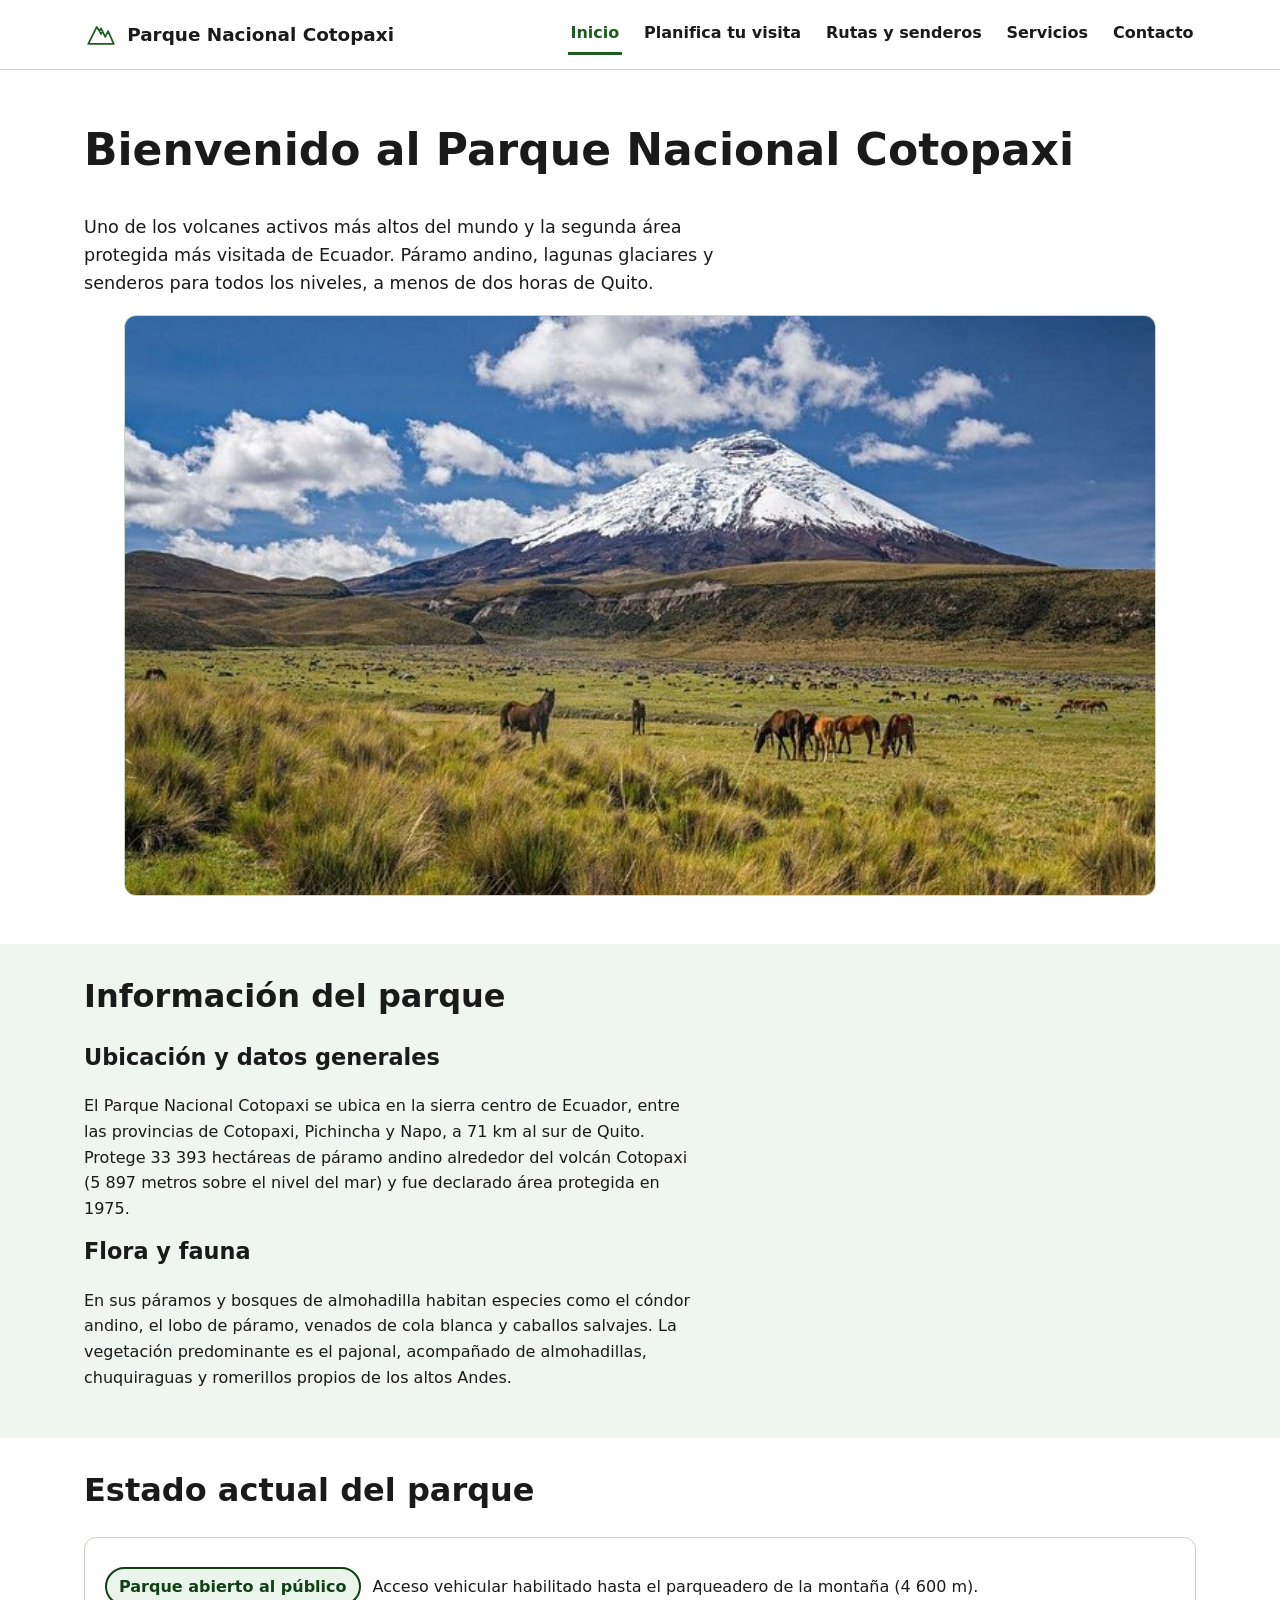
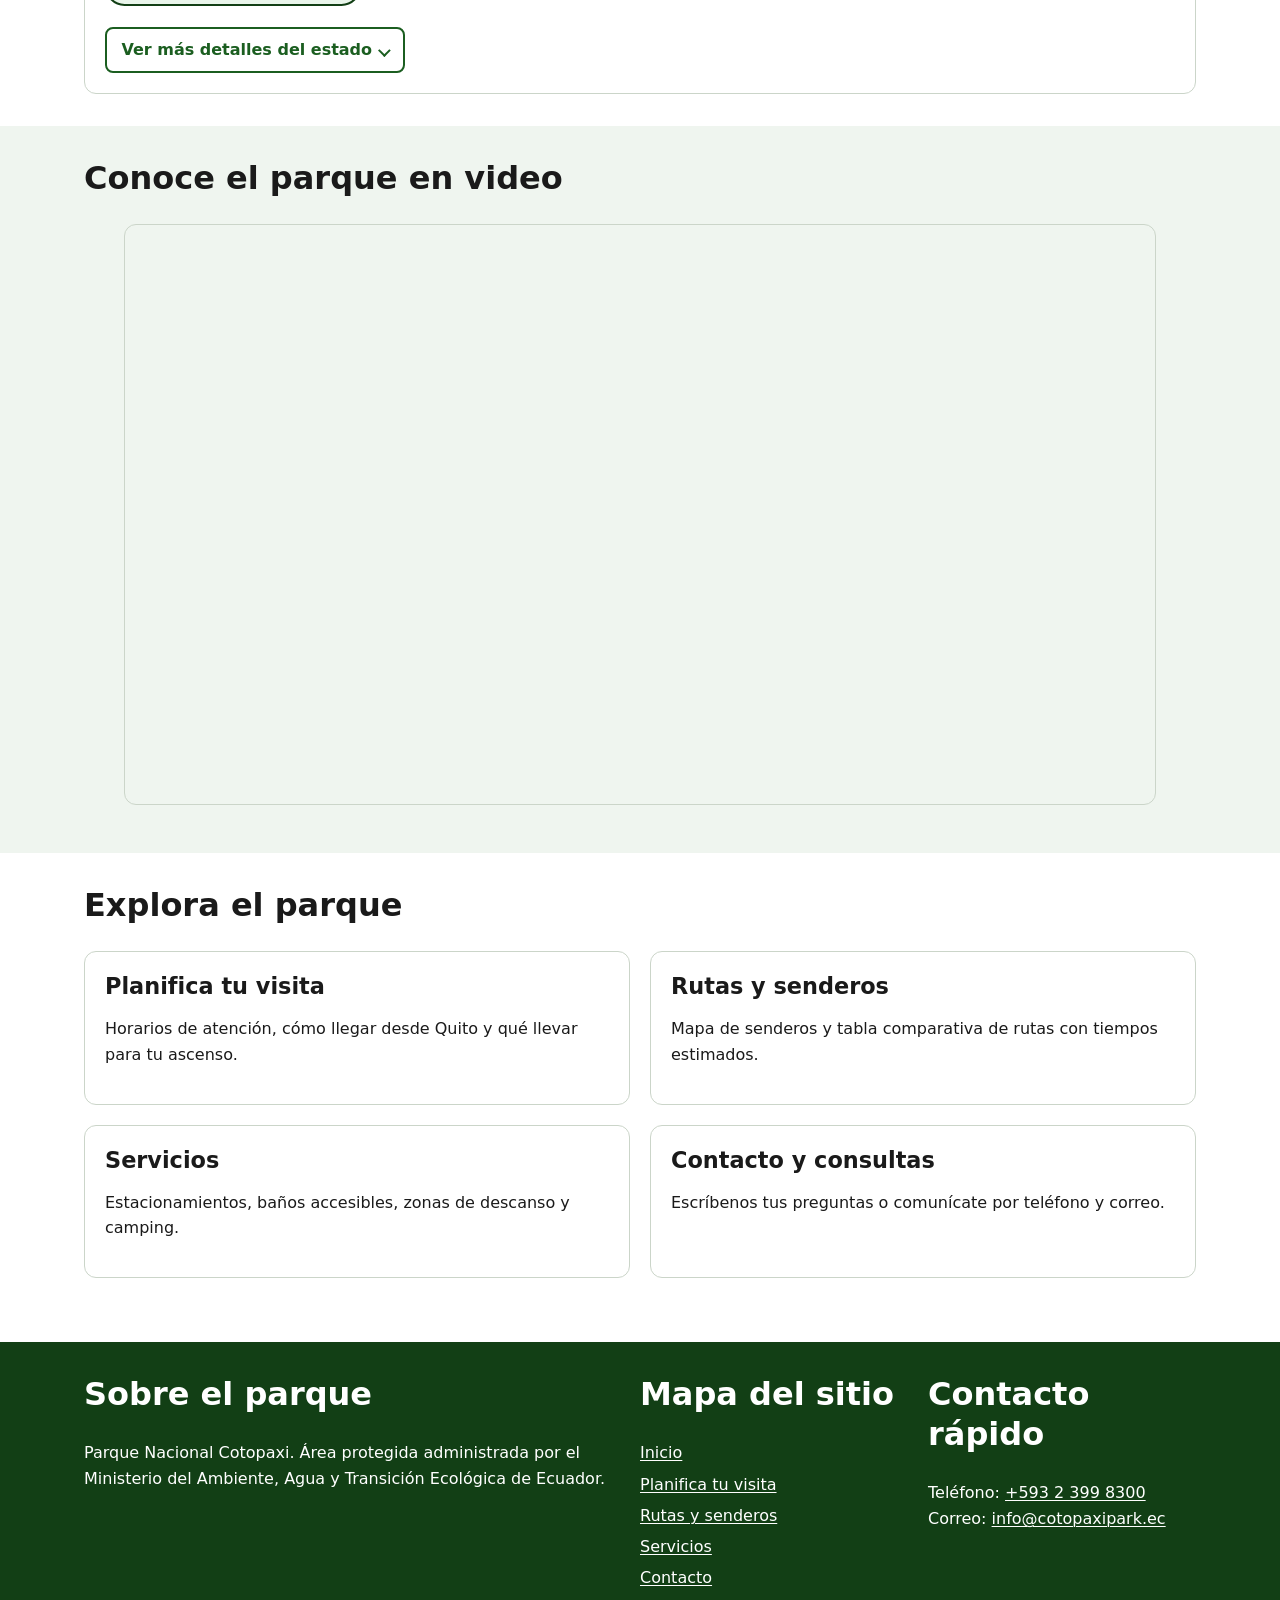
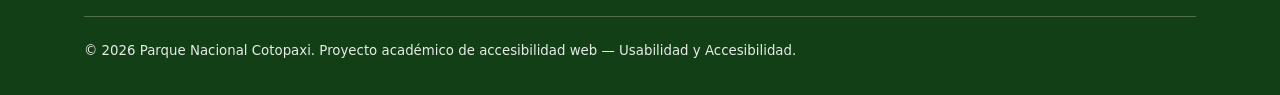
==== index.html @ 21381b86 "fin" ====
<!DOCTYPE html>
<html lang="es">
<head>
  <meta charset="UTF-8">
  <meta name="viewport" content="width=device-width, initial-scale=1">
  <title>Inicio | Parque Nacional Cotopaxi</title>
  <meta name="description" content="Sitio oficial informativo del Parque Nacional Cotopaxi: presentación, estado del parque, planificación de la visita, rutas, servicios y contacto.">
  <link rel="stylesheet" href="css/base.css">
  <link rel="stylesheet" href="css/layout.css">
  <link rel="stylesheet" href="css/components.css">
</head>
<body>
  <a class="salto-enlace" href="#contenido-principal">Saltar al contenido principal</a>

  <header class="cabecera">
    <div class="envoltura cabecera__contenedor">
      <a class="logo" href="index.html">
        <img class="logo__icono" src="img/iconos/logo-volcan.svg" alt="Icono de un volcán" width="48" height="48">
        Parque Nacional Cotopaxi
      </a>

      <button type="button" class="menu-toggle" aria-expanded="false" aria-controls="menu-principal">
        <span class="menu-toggle__icono menu-toggle__icono--abrir" aria-hidden="true">
          <svg viewBox="0 0 24 24" focusable="false"><path d="M3 6h18M3 12h18M3 18h18" stroke="currentColor" stroke-width="2" stroke-linecap="round"/></svg>
        </span>
        <span class="menu-toggle__icono menu-toggle__icono--cerrar" aria-hidden="true">
          <svg viewBox="0 0 24 24" focusable="false"><path d="M5 5l14 14M19 5 5 19" stroke="currentColor" stroke-width="2" stroke-linecap="round"/></svg>
        </span>
        Menú
      </button>

      <nav class="nav-principal" id="menu-principal">
        <ul class="nav-principal__lista">
          <li><a class="nav-principal__enlace" href="index.html" aria-current="page">Inicio</a></li>
          <li><a class="nav-principal__enlace" href="planifica.html">Planifica tu visita</a></li>
          <li><a class="nav-principal__enlace" href="rutas.html">Rutas y senderos</a></li>
          <li><a class="nav-principal__enlace" href="servicios.html">Servicios</a></li>
          <li><a class="nav-principal__enlace" href="contacto.html">Contacto</a></li>
        </ul>
      </nav>
    </div>
  </header>

  <main id="contenido-principal" class="contenido-principal" tabindex="-1">

    <section class="hero envoltura">
      <h1 class="hero__titulo">Bienvenido al Parque Nacional Cotopaxi</h1>
      <p class="hero__intro">
        Uno de los volcanes activos más altos del mundo y la segunda área protegida más
        visitada de Ecuador. Páramo andino, lagunas glaciares y senderos para todos los niveles,
        a menos de dos horas de Quito.
      </p>
      <figure class="hero__imagen-marco">
        <img
          src="img/fotos/vista-panoramica.jpeg"
          alt="Vista panorámica del volcán Cotopaxi nevado, con el páramo andino y vegetación de pajonal en primer plano"
          width="1200" height="675">
      </figure>
    </section>

    <section class="seccion-superficie">
      <div class="envoltura">
        <h2>Información del parque</h2>

        <h3>Ubicación y datos generales</h3>
        <p>
          El Parque Nacional Cotopaxi se ubica en la sierra centro de Ecuador, entre las
          provincias de Cotopaxi, Pichincha y Napo, a 71&nbsp;km al sur de Quito. Protege
          33&nbsp;393 hectáreas de páramo andino alrededor del volcán Cotopaxi (5&nbsp;897
          metros sobre el nivel del mar) y fue declarado área protegida en 1975.
        </p>

        <h3>Flora y fauna</h3>
        <p>
          En sus páramos y bosques de almohadilla habitan especies como el cóndor andino,
          el lobo de páramo, venados de cola blanca y caballos salvajes. La vegetación
          predominante es el pajonal, acompañado de almohadillas, chuquiraguas y romerillos
          propios de los altos Andes.
        </p>
      </div>
    </section>

    <section class="envoltura">
      <h2>Estado actual del parque</h2>

      <div class="estado-parque">
        <div class="estado-parque__resumen">
          <span class="insignia insignia--abierto">Parque abierto al público</span>
          <p>Acceso vehicular habilitado hasta el parqueadero de la montaña (4&nbsp;600&nbsp;m).</p>
        </div>

        <button
          type="button"
          class="boton-mostrar-mas"
          data-accion="alternar-estado"
          aria-expanded="false"
          aria-controls="detalle-estado">
          Ver más detalles del estado
        </button>

        <div id="detalle-estado" class="estado-parque__detalle" hidden>
          <h3>Condiciones actuales</h3>
          <ul>
            <li><strong>Clima en la zona alta:</strong> despejado en la mañana, nublado por la tarde.</li>
            <li><strong>Alertas vigentes:</strong> ninguna alerta volcánica activa según el monitoreo oficial.</li>
            <li><strong>Última actualización:</strong> 24 de junio de 2026, 08:00.</li>
          </ul>
          <p>
            Antes de tu visita confirma el estado en los canales oficiales del Ministerio
            del Ambiente, Agua y Transición Ecológica, ya que las condiciones del páramo
            cambian rápidamente.
          </p>
        </div>
      </div>
    </section>

    <section class="seccion-superficie">
      <div class="envoltura">
        <h2>Conoce el parque en video</h2>
        <figure>
          <div class="video-envoltura">
            <iframe
              src="https://www.youtube.com/embed/QUabYUzliYI"
              title="Video: Parque Nacional Cotopaxi (Ecuador)"
              loading="lazy"
              allowfullscreen></iframe>
          </div>
        </figure>
      </div>
    </section>

    <section class="envoltura">
      <h2>Explora el parque</h2>
      <div class="cuadricula cuadricula--2">
        <a class="tarjeta-enlace" href="planifica.html">
          <article class="tarjeta">
            <h3 class="tarjeta__titulo">Planifica tu visita</h3>
            <p>Horarios de atención, cómo llegar desde Quito y qué llevar para tu ascenso.</p>
          </article>
        </a>
        <a class="tarjeta-enlace" href="rutas.html">
          <article class="tarjeta">
            <h3 class="tarjeta__titulo">Rutas y senderos</h3>
            <p>Mapa de senderos y tabla comparativa de rutas con tiempos estimados.</p>
          </article>
        </a>
        <a class="tarjeta-enlace" href="servicios.html">
          <article class="tarjeta">
            <h3 class="tarjeta__titulo">Servicios</h3>
            <p>Estacionamientos, baños accesibles, zonas de descanso y camping.</p>
          </article>
        </a>
        <a class="tarjeta-enlace" href="contacto.html">
          <article class="tarjeta">
            <h3 class="tarjeta__titulo">Contacto y consultas</h3>
            <p>Escríbenos tus preguntas o comunícate por teléfono y correo.</p>
          </article>
        </a>
      </div>
    </section>

  </main>

  <footer class="pie-pagina">
    <div class="envoltura pie-pagina__columnas">
      <div>
        <h2>Sobre el parque</h2>
        <p>
          Parque Nacional Cotopaxi. Área protegida administrada por el Ministerio del
          Ambiente, Agua y Transición Ecológica de Ecuador.
        </p>
      </div>
      <nav aria-label="Mapa del sitio">
        <h2>Mapa del sitio</h2>
        <ul class="pie-pagina__lista">
          <li><a href="index.html">Inicio</a></li>
          <li><a href="planifica.html">Planifica tu visita</a></li>
          <li><a href="rutas.html">Rutas y senderos</a></li>
          <li><a href="servicios.html">Servicios</a></li>
          <li><a href="contacto.html">Contacto</a></li>
        </ul>
      </nav>
      <div>
        <h2>Contacto rápido</h2>
        <address class="pie-pagina__lista">
          Teléfono: <a href="tel:+593239998300">+593 2 399 8300</a><br>
          Correo: <a href="mailto:info@cotopaxipark.ec">info@cotopaxipark.ec</a>
        </address>
      </div>
    </div>
    <div class="envoltura">
      <hr>
      <small>© 2026 Parque Nacional Cotopaxi. Proyecto académico de accesibilidad web — Usabilidad y Accesibilidad.</small>
    </div>
  </footer>

  <script src="js/nav.js" defer></script>
  <script src="js/inicio.js" defer></script>
</body>
</html>
---- css/base.css ----
/* =============================================================
   BASE.CSS
   Reset minimo, variables de diseno y estilos tipograficos.
   Paleta verificada manualmente con la formula de luminancia
   relativa de WCAG 2.2 (ver docs/wcag-checklist.md):
     - Texto #1A1A1A sobre blanco        -> 17.84:1 (AAA)
     - Verde principal #1B5E20 s/ blanco -> 7.87:1  (AAA)
     - Blanco sobre verde principal      -> 7.87:1  (AAA)
     - Rojo error #B3261E sobre blanco   -> 6.54:1  (AA)
     - Gris texto secundario #4B5563     -> 7.56:1  (AAA)
   ============================================================= */

:root {
  /* Colores */
  --color-bg: #ffffff;
  --color-surface: #eff5ef;
  --color-surface-borde: #cbd5c9;
  --color-texto: #1a1a1a;
  --color-texto-secundario: #4b5563;
  --color-primario: #1b5e20;
  --color-primario-oscuro: #123f15;
  --color-sobre-primario: #ffffff;
  --color-error: #b3261e;
  --color-error-fondo: #fdecea;
  --color-exito: #1b5e20;
  --color-exito-fondo: #e9f5ea;
  --color-foco-interior: #1a1a1a;
  --color-foco-exterior: #ffd500;

  /* Tipografia */
  --fuente-base: "Segoe UI", system-ui, -apple-system, "Helvetica Neue", Arial, sans-serif;
  --tamano-base: 1rem;
  --interlineado-base: 1.6;

  /* Espaciado */
  --espacio-xs: 0.5rem;
  --espacio-sm: 0.75rem;
  --espacio-md: 1.25rem;
  --espacio-lg: 2rem;
  --espacio-xl: 3.5rem;

  /* Layout */
  --ancho-contenido: 72rem;
  --radio-borde: 0.75rem;
}

*,
*::before,
*::after {
  box-sizing: border-box;
}

html {
  font-size: 100%;
  scroll-behavior: smooth;
}

@media (prefers-reduced-motion: reduce) {
  html {
    scroll-behavior: auto;
  }
  *,
  *::before,
  *::after {
    animation-duration: 0.001ms !important;
    animation-iteration-count: 1 !important;
    transition-duration: 0.001ms !important;
    transition-delay: 0s !important;
    scroll-behavior: auto !important;
  }
}

body {
  margin: 0;
  background-color: var(--color-bg);
  color: var(--color-texto);
  font-family: var(--fuente-base);
  font-size: var(--tamano-base);
  line-height: var(--interlineado-base);
  text-rendering: optimizeLegibility;
}

img {
  max-width: 100%;
  display: block;
}

svg {
  display: block;
}

table {
  max-width: 100%;
}

h1,
h2,
h3,
h4 {
  line-height: 1.25;
  color: var(--color-texto);
  margin-top: 0;
}

h1 {
  font-size: clamp(1.9rem, 1.4rem + 1.8vw, 2.75rem);
}

h2 {
  font-size: clamp(1.5rem, 1.2rem + 1.1vw, 2rem);
}

h3 {
  font-size: clamp(1.2rem, 1.05rem + 0.6vw, 1.4rem);
}

/* En celular reducimos un poco el texto base y los titulos para que
   no se vean sobredimensionados en pantallas angostas. Se usan
   unidades relativas (%, rem, clamp) para no interferir con el zoom
   del navegador: a 400% de zoom el contenido debe seguir reflotando
   sin scroll horizontal (WCAG 1.4.10). */
@media (max-width: 30rem) {
  html {
    font-size: 93.75%;
  }

  h1 {
    font-size: clamp(1.6rem, 1.3rem + 2vw, 2.1rem);
  }

  h2 {
    font-size: clamp(1.3rem, 1.1rem + 1.2vw, 1.6rem);
  }

  h3 {
    font-size: clamp(1.1rem, 1rem + 0.6vw, 1.25rem);
  }
}

p {
  max-width: 38em;
}

a {
  color: var(--color-primario);
  text-decoration: underline;
  text-decoration-thickness: 0.08em;
  text-underline-offset: 0.15em;
}

a:hover {
  color: var(--color-primario-oscuro);
}

ul,
ol {
  padding-left: 1.3rem;
}

/* Foco visible en TODA la pagina: doble contorno (oscuro + dorado)
   para que se note tanto en fondos claros como oscuros. */
:focus-visible {
  outline: 3px solid var(--color-foco-interior);
  outline-offset: 2px;
  box-shadow: 0 0 0 5px var(--color-foco-exterior);
  border-radius: 2px;
}

/* Enlace para saltar al contenido principal (requisito 6.1) */
.salto-enlace {
  position: absolute;
  left: 1rem;
  top: -3.5rem;
  z-index: 100;
  background-color: var(--color-primario);
  color: var(--color-sobre-primario);
  padding: 0.65rem 1.1rem;
  border-radius: 0 0 0.5rem 0.5rem;
  font-weight: 600;
  text-decoration: none;
  transition: top 0.2s ease;
}

.salto-enlace:focus-visible {
  top: 0;
}

.envoltura {
  width: 100%;
  max-width: var(--ancho-contenido);
  margin-inline: auto;
  padding-inline: var(--espacio-md);
}

.visualmente-oculto {
  position: absolute;
  width: 1px;
  height: 1px;
  overflow: hidden;
  clip: rect(0 0 0 0);
  white-space: nowrap;
}

.boton {
  display: inline-flex;
  align-items: center;
  justify-content: center;
  gap: 0.5rem;
  font: inherit;
  font-weight: 600;
  padding: 0.7rem 1.3rem;
  border-radius: 0.5rem;
  border: 2px solid var(--color-primario);
  background-color: var(--color-primario);
  color: var(--color-sobre-primario);
  cursor: pointer;
  text-decoration: none;
  line-height: 1.2;
}

.boton:hover {
  background-color: var(--color-primario-oscuro);
  border-color: var(--color-primario-oscuro);
}

.boton-secundario {
  background-color: transparent;
  color: var(--color-primario);
}

.boton-secundario:hover {
  background-color: var(--color-surface);
  color: var(--color-primario-oscuro);
}
---- css/layout.css ----
/* =============================================================
   LAYOUT.CSS
   Encabezado, navegacion, pie de pagina y estructura responsive.
   ============================================================= */

.cabecera {
  border-bottom: 1px solid var(--color-surface-borde);
  background-color: var(--color-bg);
  position: sticky;
  top: 0;
  z-index: 50;
}

.cabecera__contenedor {
  display: flex;
  align-items: center;
  justify-content: space-between;
  gap: var(--espacio-md);
  padding-block: 0.85rem;
}

.logo {
  display: inline-flex;
  align-items: center;
  gap: 0.6rem;
  font-size: 1.15rem;
  font-weight: 700;
  color: var(--color-texto);
  text-decoration: none;
}

.logo:hover {
  color: var(--color-primario);
}

.logo__icono {
  width: 2.1rem;
  height: 2.1rem;
}

/* Cabecera compacta en celular: logo y espaciado mas pequenos para
   dejar mas alto util a la pantalla. */
@media (max-width: 30rem) {
  .cabecera__contenedor {
    padding-block: 0.55rem;
    gap: 0.6rem;
  }

  .logo {
    font-size: 0.95rem;
    gap: 0.4rem;
  }

  .logo__icono {
    width: 1.6rem;
    height: 1.6rem;
  }
}

/* Boton hamburguesa: solo visible en pantallas pequenas.
   Progresivo: si JS no carga, el menu principal permanece visible
   (ver regla .nav-principal mas abajo y js/nav.js). */
.menu-toggle {
  display: none;
  align-items: center;
  gap: 0.5rem;
  background: transparent;
  border: 2px solid var(--color-primario);
  color: var(--color-primario);
  border-radius: 0.5rem;
  padding: 0.5rem 0.8rem;
  font: inherit;
  font-weight: 600;
  cursor: pointer;
  transition: background-color 0.15s ease;
}

.menu-toggle:hover {
  background-color: var(--color-surface);
}

.menu-toggle__icono {
  width: 1.4rem;
  height: 1.4rem;
}

.menu-toggle__icono svg {
  width: 100%;
  height: 100%;
}

/* El icono cambia de "hamburguesa" a "cerrar" segun aria-expanded,
   que js/nav.js ya actualiza al abrir/cerrar el menu: no hace falta
   JS adicional para animar el icono. */
.menu-toggle__icono--cerrar {
  display: none;
}

.menu-toggle[aria-expanded="true"] .menu-toggle__icono--abrir {
  display: none;
}

.menu-toggle[aria-expanded="true"] .menu-toggle__icono--cerrar {
  display: block;
}

.nav-principal__lista {
  display: flex;
  flex-wrap: wrap;
  gap: var(--espacio-md);
  list-style: none;
  margin: 0;
  padding: 0;
}

.nav-principal__enlace {
  display: inline-block;
  padding: 0.4rem 0.15rem;
  color: var(--color-texto);
  text-decoration: none;
  font-weight: 600;
  border-bottom: 3px solid transparent;
}

.nav-principal__enlace:hover {
  color: var(--color-primario);
}

/* La pagina activa se marca con borde + texto en negrita y ademas
   con aria-current="page" en el HTML: nunca solo con color. */
.nav-principal__enlace[aria-current="page"] {
  border-bottom-color: var(--color-primario);
  color: var(--color-primario);
}

/* En escritorio el menu siempre esta visible y el boton oculto */
@media (min-width: 64rem) {
  .menu-toggle {
    display: none !important;
  }

  .nav-principal {
    display: block !important;
  }
}

/* En movil: solo colapsamos el menu cuando JS confirmo que puede
   controlar el boton (clase js-listo en <html>). Sin JS, el menu
   permanece abierto y usable con teclado.
   El panel desplegable se anima con opacidad + traslacion en vez de
   con "display" (que no se puede animar), y queda flotando debajo de
   la cabecera (que es position:sticky, por lo que sirve de bloque
   contenedor para el position:absolute del panel). */
@media (max-width: 63.9375rem) {
  .menu-toggle {
    display: inline-flex;
  }

  html.js-listo .nav-principal {
    position: absolute;
    left: 0;
    right: 0;
    top: 100%;
    background-color: var(--color-bg);
    border-bottom: 1px solid var(--color-surface-borde);
    box-shadow: 0 1rem 1.5rem rgba(0, 0, 0, 0.18);
    max-height: 0;
    opacity: 0;
    overflow: hidden;
    visibility: hidden;
    transform: translateY(-0.4rem);
    transition: max-height 0.25s ease, opacity 0.2s ease, transform 0.2s ease,
      visibility 0s linear 0.25s;
    pointer-events: none;
  }

  /* visibility:hidden (con retardo al cerrar) saca los enlaces del
     orden de tabulacion y de la lista de lectores de pantalla
     mientras el panel esta cerrado; "overflow:hidden" por si solo no
     lo hace, asi que no basta con max-height/opacity. */
  html.js-listo .nav-principal.menu-abierto {
    max-height: 24rem;
    opacity: 1;
    visibility: visible;
    transform: translateY(0);
    transition: max-height 0.25s ease, opacity 0.2s ease, transform 0.2s ease,
      visibility 0s linear 0s;
    pointer-events: auto;
  }

  .nav-principal__lista {
    flex-direction: column;
    gap: 0.2rem;
    padding: var(--espacio-sm) var(--espacio-md);
  }

  .nav-principal__enlace {
    display: block;
    padding: 0.75rem 0.85rem;
    border-radius: 0.5rem;
    border-bottom: none;
  }

  .nav-principal__enlace:hover,
  .nav-principal__enlace:focus-visible {
    background-color: var(--color-surface);
  }

  .nav-principal__enlace[aria-current="page"] {
    background-color: var(--color-surface);
    border-bottom: none;
    border-left: 4px solid var(--color-primario);
    padding-left: calc(0.85rem - 4px);
  }
}

.contenido-principal {
  display: block;
}

.contenido-principal:focus-visible {
  outline: none;
  box-shadow: none;
}

section {
  padding-block: var(--espacio-lg);
}

@media (max-width: 30rem) {
  section {
    padding-block: var(--espacio-md);
  }
}

.seccion-superficie {
  background-color: var(--color-surface);
}

.pie-pagina {
  background-color: var(--color-primario-oscuro);
  color: var(--color-sobre-primario);
  padding-block: var(--espacio-lg);
  margin-top: var(--espacio-lg);
}

.pie-pagina a,
.pie-pagina h2 {
  color: var(--color-sobre-primario);
}

.pie-pagina__columnas {
  display: grid;
  gap: var(--espacio-md);
  grid-template-columns: 1fr;
}

@media (min-width: 48rem) {
  .pie-pagina__columnas {
    grid-template-columns: 2fr 1fr 1fr;
  }
}

.pie-pagina__lista {
  list-style: none;
  padding: 0;
  margin: 0;
}

.pie-pagina__lista li {
  margin-bottom: 0.35rem;
}

.pie-pagina hr {
  border: none;
  border-top: 1px solid rgba(255, 255, 255, 0.25);
  margin-block: var(--espacio-md);
}

.pie-pagina small {
  opacity: 0.9;
}

/* Cuadricula generica reutilizable */
.cuadricula {
  display: grid;
  gap: var(--espacio-md);
  grid-template-columns: 1fr;
}

/* Por defecto los items de un grid no se encogen mas alla del ancho
   minimo de su contenido ("blowout" de CSS Grid): si una columna
   contiene una tabla con min-width, esa columna empuja el ancho de
   toda la cuadricula y provoca scroll horizontal en la pagina. Con
   min-width:0 el item puede encogerse y es la tabla la que scrollea
   (ver .tabla-envoltura), no la pagina completa. */
.cuadricula > * {
  min-width: 0;
}

@media (min-width: 40rem) {
  .cuadricula--2 {
    grid-template-columns: repeat(2, 1fr);
  }
}

@media (min-width: 56rem) {
  .cuadricula--3 {
    grid-template-columns: repeat(3, 1fr);
  }
}
---- css/components.css ----
/* =============================================================
   COMPONENTS.CSS
   Tarjetas, formularios, tablas, modal, acordeon, filtros, etc.
   ============================================================= */

/* ---------- Hero ---------- */
.hero {
  padding-block: var(--espacio-lg);
}

.hero__imagen-marco {
  border-radius: var(--radio-borde);
  overflow: hidden;
  border: 1px solid var(--color-surface-borde);
  background-color: var(--color-surface);
}

.hero__imagen-marco img {
  width: 100%;
  height: auto;
  aspect-ratio: 16 / 9;
  object-fit: cover;
}

.hero__imagen-marco--vertical img {
  aspect-ratio: 2 / 3;
}

.hero__titulo {
  margin-top: var(--espacio-md);
}

.hero__intro {
  font-size: 1.1rem;
}

/* ---------- Tarjetas ---------- */
.tarjeta {
  background-color: var(--color-bg);
  border: 1px solid var(--color-surface-borde);
  border-radius: var(--radio-borde);
  padding: var(--espacio-md);
  height: 100%;
}

.tarjeta__icono {
  width: 3rem;
  height: 3rem;
  margin-bottom: var(--espacio-sm);
}

.tarjeta__titulo {
  margin-bottom: 0.4rem;
}

.tarjeta-enlace {
  text-decoration: none;
  color: inherit;
  display: block;
}

.tarjeta-enlace:hover .tarjeta {
  border-color: var(--color-primario);
}

.tarjeta-enlace:hover .tarjeta__titulo {
  color: var(--color-primario);
  text-decoration: underline;
}

/* ---------- Estado del parque (mostrar/ocultar) ---------- */
.estado-parque {
  border: 1px solid var(--color-surface-borde);
  border-radius: var(--radio-borde);
  padding: var(--espacio-md);
  background-color: var(--color-bg);
}

.estado-parque__resumen {
  display: flex;
  flex-wrap: wrap;
  align-items: center;
  gap: var(--espacio-sm);
  margin-bottom: var(--espacio-sm);
}

.insignia {
  display: inline-flex;
  align-items: center;
  gap: 0.4rem;
  font-weight: 700;
  padding: 0.3rem 0.75rem;
  border-radius: 2rem;
  border: 2px solid currentColor;
}

.insignia--abierto {
  color: var(--color-primario-oscuro);
  background-color: var(--color-exito-fondo);
}

.insignia--alerta {
  color: var(--color-error);
  background-color: var(--color-error-fondo);
}

.boton-mostrar-mas {
  background: transparent;
  border: 2px solid var(--color-primario);
  color: var(--color-primario);
  border-radius: 0.5rem;
  padding: 0.5rem 0.9rem;
  font: inherit;
  font-weight: 600;
  cursor: pointer;
  display: inline-flex;
  align-items: center;
  gap: 0.5rem;
}

.boton-mostrar-mas:hover {
  background-color: var(--color-surface);
}

/* Flecha decorativa generada con CSS (no es una imagen: no necesita
   texto alternativo ni ARIA, los lectores de pantalla no la anuncian). */
.boton-mostrar-mas::after {
  content: "";
  width: 0.55rem;
  height: 0.55rem;
  border-right: 2px solid currentColor;
  border-bottom: 2px solid currentColor;
  transform: rotate(45deg);
  transition: transform 0.2s ease;
}

.boton-mostrar-mas[aria-expanded="true"]::after {
  transform: rotate(225deg);
}

.estado-parque__detalle[hidden] {
  display: none;
}

.estado-parque__detalle {
  margin-top: var(--espacio-sm);
  padding-top: var(--espacio-sm);
  border-top: 1px dashed var(--color-surface-borde);
}

/* ---------- Video ---------- */
.video-envoltura {
  position: relative;
  width: 100%;
  aspect-ratio: 16 / 9;
  border-radius: var(--radio-borde);
  overflow: hidden;
  border: 1px solid var(--color-surface-borde);
}

.video-envoltura iframe {
  width: 100%;
  height: 100%;
  border: 0;
}

/* ---------- Acordeon (detalles/resumen nativos) ---------- */
.acordeon-item {
  border: 1px solid var(--color-surface-borde);
  border-radius: 0.6rem;
  padding: 0.25rem var(--espacio-md);
  margin-bottom: var(--espacio-sm);
  background-color: var(--color-bg);
}

.acordeon-item summary {
  cursor: pointer;
  font-weight: 700;
  padding-block: 0.85rem;
  list-style: none;
  display: flex;
  justify-content: space-between;
  align-items: center;
  gap: var(--espacio-sm);
}

.acordeon-item summary::-webkit-details-marker {
  display: none;
}

/* Flecha decorativa por CSS, igual que en .boton-mostrar-mas */
.acordeon-item summary::after {
  content: "";
  width: 0.55rem;
  height: 0.55rem;
  flex-shrink: 0;
  border-right: 2px solid var(--color-primario);
  border-bottom: 2px solid var(--color-primario);
  transform: rotate(45deg);
  transition: transform 0.2s ease;
}

.acordeon-item[open] summary::after {
  transform: rotate(225deg);
}

.acordeon-item__contenido {
  padding-bottom: var(--espacio-sm);
}

/* ---------- Tablas accesibles ---------- */
.tabla-envoltura {
  overflow-x: auto;
  border: 1px solid var(--color-surface-borde);
  border-radius: var(--radio-borde);
}

table.tabla-accesible {
  width: 100%;
  border-collapse: collapse;
  min-width: 32rem;
}

.tabla-accesible caption {
  text-align: left;
  font-weight: 700;
  padding: var(--espacio-sm);
  background-color: var(--color-surface);
}

.tabla-accesible th,
.tabla-accesible td {
  text-align: left;
  padding: 0.75rem var(--espacio-sm);
  border-bottom: 1px solid var(--color-surface-borde);
}

.tabla-accesible thead th {
  background-color: var(--color-primario);
  color: var(--color-sobre-primario);
}

.tabla-accesible tbody tr:nth-child(even) {
  background-color: var(--color-surface);
}

.tabla-accesible tbody tr[hidden] {
  display: none;
}

/* Dificultad: icono + texto, nunca solo color */
.dificultad {
  display: inline-flex;
  align-items: center;
  gap: 0.4rem;
  font-weight: 600;
}

.dificultad--facil {
  color: var(--color-primario-oscuro);
}

.dificultad--moderada {
  color: #6b4a06;
}

.dificultad--dificil {
  color: var(--color-error);
}

/* ---------- Filtros de rutas (radios estilo chip) ---------- */
.filtro-grupo {
  border: none;
  padding: 0;
  margin: 0 0 var(--espacio-md) 0;
}

.filtro-grupo legend {
  font-weight: 700;
  padding: 0;
  margin-bottom: 0.5rem;
}

.filtro-opciones {
  display: flex;
  flex-wrap: wrap;
  gap: 0.6rem;
}

.filtro-opciones input[type="radio"] {
  position: absolute;
  opacity: 0;
  width: 1px;
  height: 1px;
}

.filtro-opciones label {
  display: inline-flex;
  align-items: center;
  gap: 0.35rem;
  padding: 0.45rem 0.9rem;
  border: 2px solid var(--color-primario);
  border-radius: 2rem;
  color: var(--color-primario);
  font-weight: 600;
  cursor: pointer;
}

.filtro-opciones input[type="radio"]:checked + label {
  background-color: var(--color-primario);
  color: var(--color-sobre-primario);
}

.filtro-opciones input[type="radio"]:focus-visible + label {
  outline: 3px solid var(--color-foco-interior);
  outline-offset: 2px;
  box-shadow: 0 0 0 5px var(--color-foco-exterior);
}

.filtro-opciones label::before {
  content: "";
  width: 0.9rem;
  height: 0.9rem;
  border-radius: 50%;
  border: 2px solid currentColor;
  display: inline-block;
}

.filtro-opciones input[type="radio"]:checked + label::before {
  background-color: var(--color-sobre-primario);
}

.campo-busqueda {
  display: flex;
  flex-direction: column;
  gap: 0.35rem;
  max-width: 24rem;
  margin-bottom: var(--espacio-md);
}

.campo-busqueda input[type="search"] {
  font: inherit;
  padding: 0.6rem 0.8rem;
  border: 2px solid var(--color-texto-secundario);
  border-radius: 0.5rem;
}

.resultado-busqueda {
  font-style: italic;
  color: var(--color-texto-secundario);
}

/* ---------- Mapa de senderos (estatico, version sin JS) ---------- */
.mapa-marco {
  border-radius: var(--radio-borde);
  overflow: hidden;
  border: 1px solid var(--color-surface-borde);
  background-color: var(--color-surface);
}

.mapa-marco img {
  width: 100%;
  height: auto;
}

.mapa-marco__leyenda {
  padding: 0.75rem 1rem 1rem;
  color: var(--color-texto-secundario);
}

/* ---------- Mapa interactivo de puntos de interes ----------
   Estructura: un contenedor con posicion relativa que sirve de
   lienzo. El SVG de fondo es puramente decorativo (no es la fuente
   de la informacion, por eso lleva aria-hidden="true" en el HTML).
   Los puntos de interes son <button> reales superpuestos con
   posicionamiento absoluto en porcentajes, de modo que escalan junto
   con la imagen y funcionan con teclado sin ningun atributo ARIA
   adicional: son botones nativos con texto accesible propio. */
.mapa-interactivo {
  position: relative;
  border-radius: var(--radio-borde);
  overflow: hidden;
  border: 1px solid var(--color-surface-borde);
  background-color: var(--color-surface);
}

.mapa-interactivo__lienzo {
  position: relative;
  width: 100%;
  aspect-ratio: 800 / 560;
}

/* Respaldo para navegadores sin soporte de aspect-ratio (Safari <15,
   navegadores muy antiguos): si la propiedad no se reconoce, se usa
   el truco clasico de padding-top en porcentaje para reservar la
   misma proporcion 800:560 sin que el lienzo colapse a 0px de alto. */
@supports not (aspect-ratio: 1 / 1) {
  .mapa-interactivo__lienzo {
    height: 0;
    padding-top: 70%;
  }
}

.mapa-interactivo__fondo {
  position: absolute;
  inset: 0;
  width: 100%;
  height: 100%;
  display: block;
}

.mapa-interactivo__lista {
  list-style: none;
  margin: 0;
  padding: 0;
}

.mapa-interactivo__punto {
  position: absolute;
  transform: translate(-50%, -100%);
  display: inline-flex;
  flex-direction: column;
  align-items: center;
  gap: 0.2rem;
  background: transparent;
  border: none;
  padding: 0;
  margin: 0;
  cursor: pointer;
  font: inherit;
  color: var(--color-primario-oscuro);
}

.mapa-interactivo__punto-icono {
  width: 2.1rem;
  height: 2.1rem;
  border-radius: 50%;
  background-color: var(--color-primario);
  color: var(--color-sobre-primario);
  display: flex;
  align-items: center;
  justify-content: center;
  border: 2px solid var(--color-sobre-primario);
  box-shadow: 0 1px 4px rgba(0, 0, 0, 0.35);
  transition: transform 0.15s ease, background-color 0.15s ease;
}

.mapa-interactivo__punto-icono svg {
  width: 1.3rem;
  height: 1.3rem;
}

.mapa-interactivo__punto-etiqueta {
  font-size: 0.8rem;
  font-weight: 700;
  padding: 0.1rem 0.5rem;
  border-radius: 0.4rem;
  background-color: var(--color-bg);
  border: 1px solid var(--color-surface-borde);
  white-space: nowrap;
  box-shadow: 0 1px 3px rgba(0, 0, 0, 0.15);
}

.mapa-interactivo__punto:hover .mapa-interactivo__punto-icono,
.mapa-interactivo__punto:focus-visible .mapa-interactivo__punto-icono {
  background-color: var(--color-primario-oscuro);
  transform: scale(1.12);
}

/* El foco visible del punto se aplica al icono circular en vez de a
   todo el boton, para que el contorno siga la forma redonda y no un
   rectangulo invisible mas grande que el dibujo. */
.mapa-interactivo__punto:focus-visible {
  outline: none;
}

.mapa-interactivo__punto:focus-visible .mapa-interactivo__punto-icono {
  outline: 3px solid var(--color-foco-interior);
  outline-offset: 2px;
  box-shadow: 0 0 0 5px var(--color-foco-exterior);
}

@media (prefers-reduced-motion: reduce) {
  .mapa-interactivo__punto-icono {
    transition: none;
  }
}

/* En pantallas muy angostas el lienzo crece en alto para que los
   marcadores y etiquetas no queden demasiado pequenos para el tacto. */
@media (max-width: 30rem) {
  .mapa-interactivo__lienzo {
    aspect-ratio: 800 / 700;
  }

  @supports not (aspect-ratio: 1 / 1) {
    .mapa-interactivo__lienzo {
      padding-top: 87.5%;
    }
  }
}

/* Lista equivalente del mapa: mismo contenido que los puntos, en
   formato de lista para quien prefiera no usar el mapa visual. */
.mapa-lista {
  list-style: none;
  margin: 0;
  padding: 0;
  display: grid;
  gap: 0.6rem;
  grid-template-columns: repeat(auto-fit, minmax(15rem, 1fr));
}

.mapa-lista__boton {
  width: 100%;
  display: flex;
  align-items: center;
  gap: 0.6rem;
  text-align: left;
  background-color: var(--color-bg);
  border: 1px solid var(--color-surface-borde);
  border-radius: 0.6rem;
  padding: 0.6rem 0.9rem;
  font: inherit;
  font-weight: 600;
  color: var(--color-texto);
  cursor: pointer;
}

.mapa-lista__boton:hover {
  border-color: var(--color-primario);
  color: var(--color-primario);
}

.mapa-lista__boton-icono {
  width: 1.6rem;
  height: 1.6rem;
  border-radius: 50%;
  background-color: var(--color-primario);
  color: var(--color-sobre-primario);
  display: inline-flex;
  align-items: center;
  justify-content: center;
  flex-shrink: 0;
}

.mapa-lista__boton-icono svg {
  width: 1rem;
  height: 1rem;
}

/* ---------- Contenido del modal de punto de interes ---------- */
.lugar-modal__categoria {
  display: inline-flex;
  align-items: center;
  gap: 0.4rem;
  font-size: 0.85rem;
  font-weight: 700;
  color: var(--color-primario-oscuro);
  background-color: var(--color-exito-fondo);
  border-radius: 2rem;
  padding: 0.2rem 0.75rem;
  margin-bottom: var(--espacio-sm);
}

.lugar-modal__datos {
  display: grid;
  gap: 0.4rem;
  margin: var(--espacio-sm) 0 0;
  padding: 0;
  list-style: none;
}

.lugar-modal__datos dt {
  font-weight: 700;
  display: inline;
}

.lugar-modal__datos dd {
  display: inline;
  margin: 0 0 0 0.3rem;
}

.lugar-modal__datos div {
  margin-bottom: 0.2rem;
}

/* ---------- Modal (dialog nativo) ---------- */
dialog.modal {
  width: min(34rem, 90vw);
  border: none;
  border-radius: var(--radio-borde);
  padding: var(--espacio-lg);
  box-shadow: 0 1.5rem 3rem rgba(0, 0, 0, 0.25);
}

@media (max-width: 30rem) {
  dialog.modal {
    width: 92vw;
    padding: var(--espacio-md);
    max-height: 85vh;
    overflow-y: auto;
  }
}

dialog.modal::backdrop {
  background-color: rgba(0, 0, 0, 0.5);
}

.modal__cabecera {
  display: flex;
  justify-content: space-between;
  align-items: flex-start;
  gap: var(--espacio-md);
  margin-bottom: var(--espacio-sm);
}

.modal__cerrar {
  background: transparent;
  border: 2px solid var(--color-texto-secundario);
  color: var(--color-texto);
  border-radius: 0.5rem;
  padding: 0.4rem 0.9rem;
  font: inherit;
  font-weight: 600;
  line-height: 1.2;
  cursor: pointer;
  flex-shrink: 0;
  white-space: nowrap;
}

.modal__cerrar:hover {
  border-color: var(--color-primario);
  color: var(--color-primario);
}

.modal__lista {
  margin: 0;
  padding-left: 1.2rem;
}

/* ---------- Formularios ---------- */
.formulario {
  background-color: var(--color-bg);
  border: 1px solid var(--color-surface-borde);
  border-radius: var(--radio-borde);
  padding: var(--espacio-lg);
}

.formulario fieldset {
  border: 1px solid var(--color-surface-borde);
  border-radius: 0.6rem;
  padding: var(--espacio-md);
  margin: 0 0 var(--espacio-md) 0;
}

.formulario legend {
  font-weight: 700;
  padding: 0 0.4rem;
}

.campo {
  margin-bottom: var(--espacio-md);
}

.campo:last-child {
  margin-bottom: 0;
}

.campo label {
  display: block;
  font-weight: 600;
  margin-bottom: 0.3rem;
}

.campo__obligatorio {
  color: var(--color-error);
}

.nota-obligatorios {
  color: var(--color-texto-secundario);
  font-size: 0.9rem;
  margin-bottom: var(--espacio-md);
}

.campo .pista {
  display: block;
  color: var(--color-texto-secundario);
  font-size: 0.9rem;
  margin-bottom: 0.4rem;
}

.campo input,
.campo select,
.campo textarea {
  width: 100%;
  font: inherit;
  padding: 0.65rem 0.8rem;
  border: 2px solid var(--color-texto-secundario);
  border-radius: 0.5rem;
  background-color: var(--color-bg);
  color: var(--color-texto);
}

.campo textarea {
  min-height: 8rem;
  resize: vertical;
}

.campo.campo--error input,
.campo.campo--error select,
.campo.campo--error textarea {
  border-color: var(--color-error);
}

.mensaje-error {
  display: flex;
  align-items: flex-start;
  gap: 0.4rem;
  color: var(--color-error);
  font-weight: 600;
  margin-top: 0.4rem;
}

.mensaje-error[hidden] {
  display: none;
}

.resumen-formulario {
  border: 2px solid var(--color-error);
  background-color: var(--color-error-fondo);
  color: var(--color-error);
  border-radius: 0.6rem;
  padding: var(--espacio-md);
  margin-bottom: var(--espacio-md);
}

.resumen-formulario[hidden] {
  display: none;
}

.resumen-formulario h2 {
  font-size: 1.05rem;
  margin-bottom: 0.4rem;
  color: var(--color-error);
}

.confirmacion-formulario {
  border: 2px solid var(--color-exito);
  background-color: var(--color-exito-fondo);
  color: var(--color-primario-oscuro);
  border-radius: 0.6rem;
  padding: var(--espacio-md);
  margin-bottom: var(--espacio-md);
}

.confirmacion-formulario[hidden] {
  display: none;
}

.formulario[data-enviado="true"] .campos-formulario {
  display: none;
}

/* ---------- Lista de iconos (que llevar / contacto) ---------- */
.lista-iconos {
  display: grid;
  gap: var(--espacio-md);
  grid-template-columns: repeat(auto-fit, minmax(8rem, 1fr));
  list-style: none;
  padding: 0;
  margin: 0;
  text-align: center;
}

.lista-iconos li {
  display: flex;
  flex-direction: column;
  align-items: center;
  gap: 0.5rem;
}

.lista-iconos img {
  width: 3rem;
  height: 3rem;
}

address {
  font-style: normal;
}
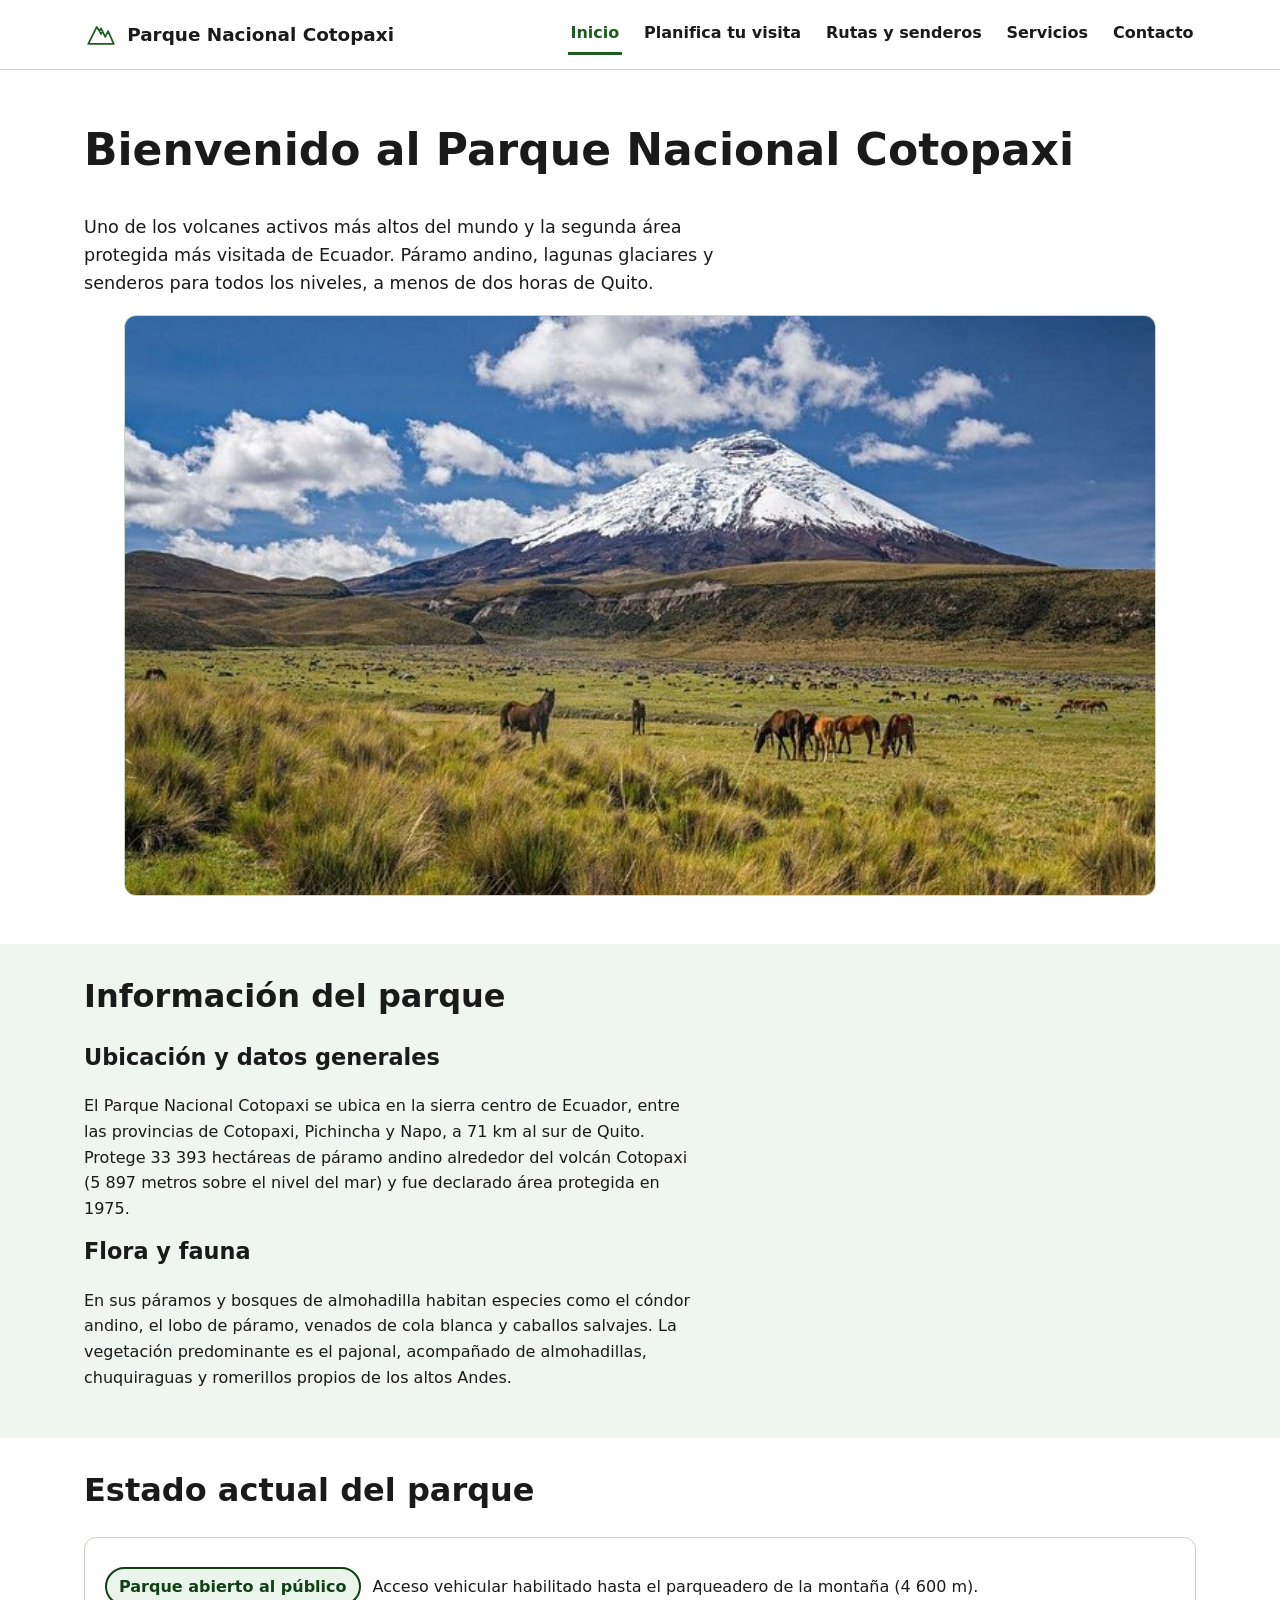
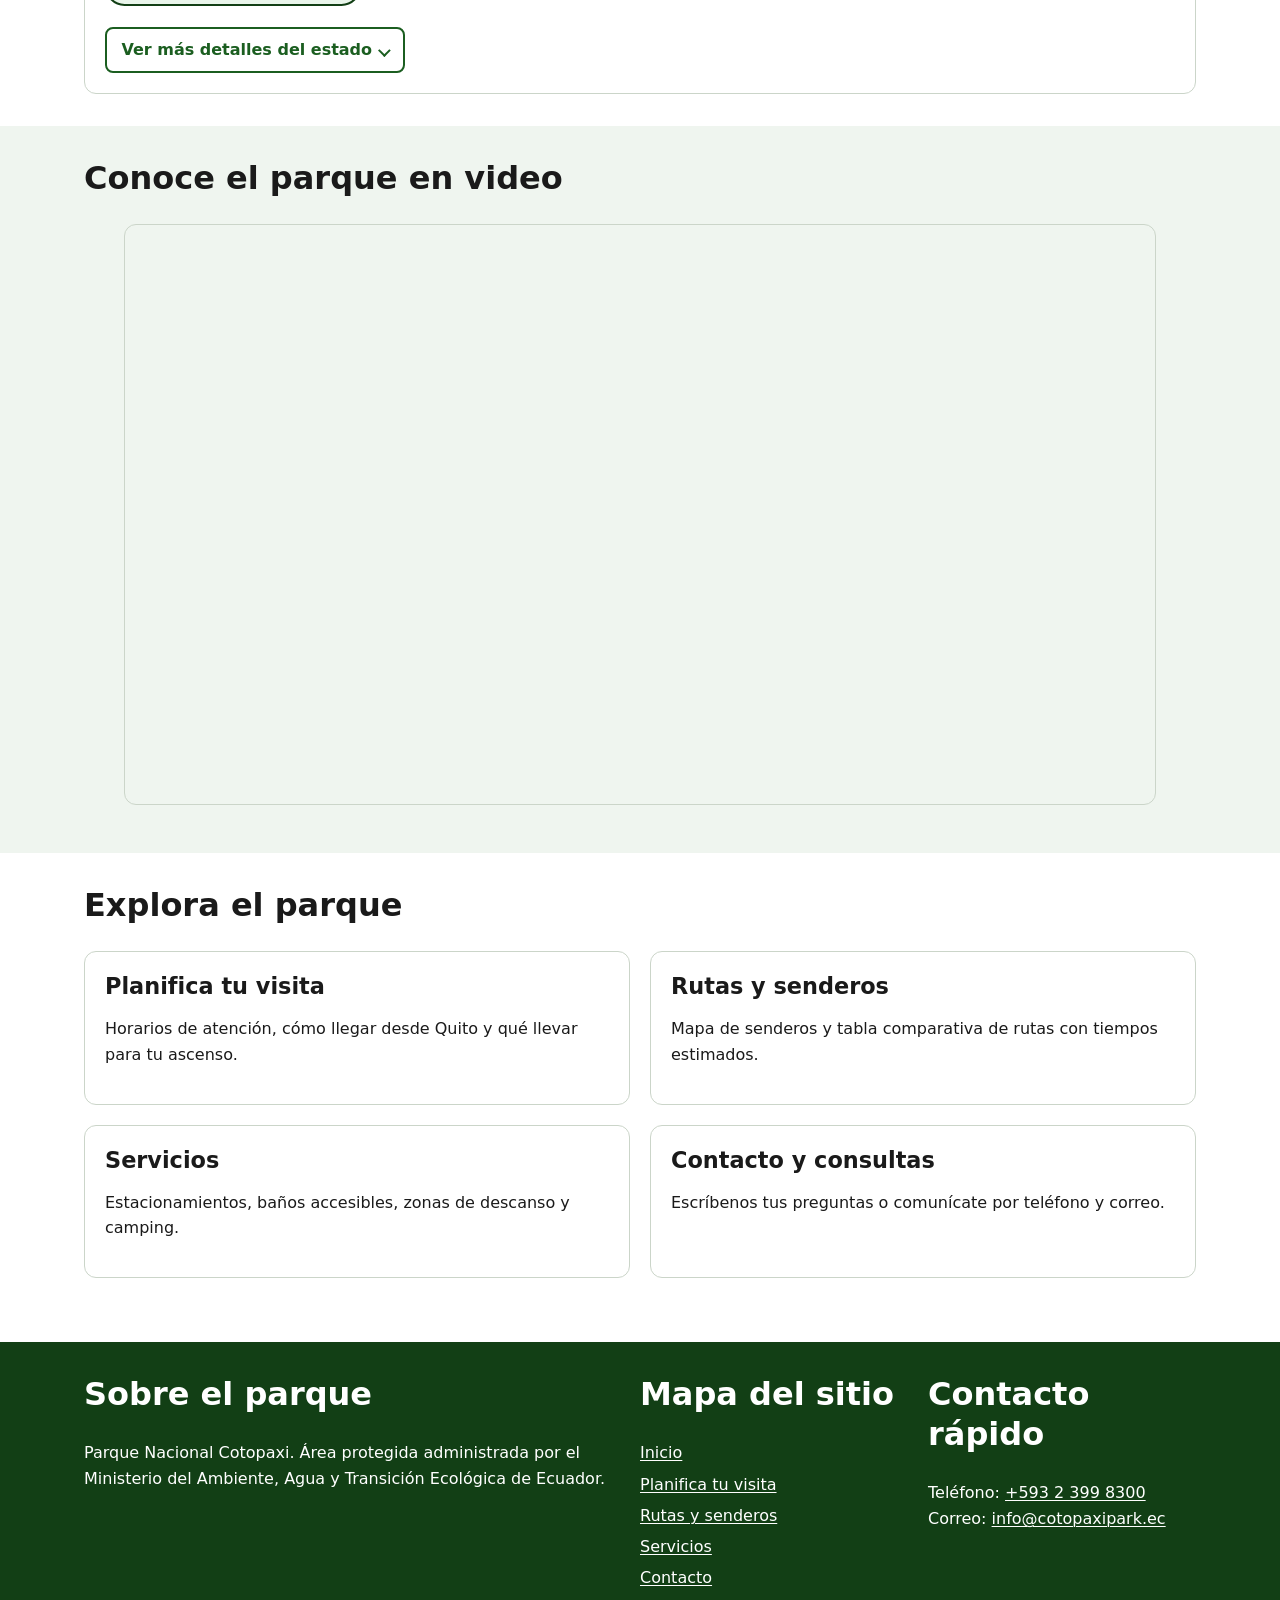
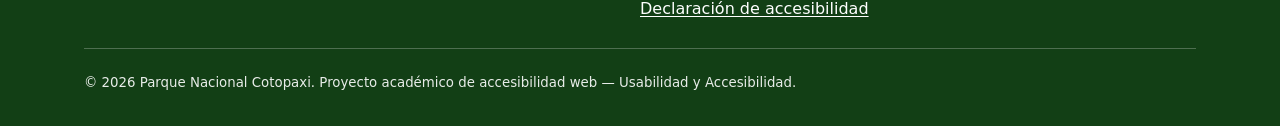
==== commit a30ca20d: "Declaración" ====
--- a/index.html
+++ b/index.html
@@ -178,6 +178,7 @@
           <li><a href="rutas.html">Rutas y senderos</a></li>
           <li><a href="servicios.html">Servicios</a></li>
           <li><a href="contacto.html">Contacto</a></li>
+          <li><a href="accesibilidad.html">Declaración de accesibilidad</a></li>
         </ul>
       </nav>
       <div>
